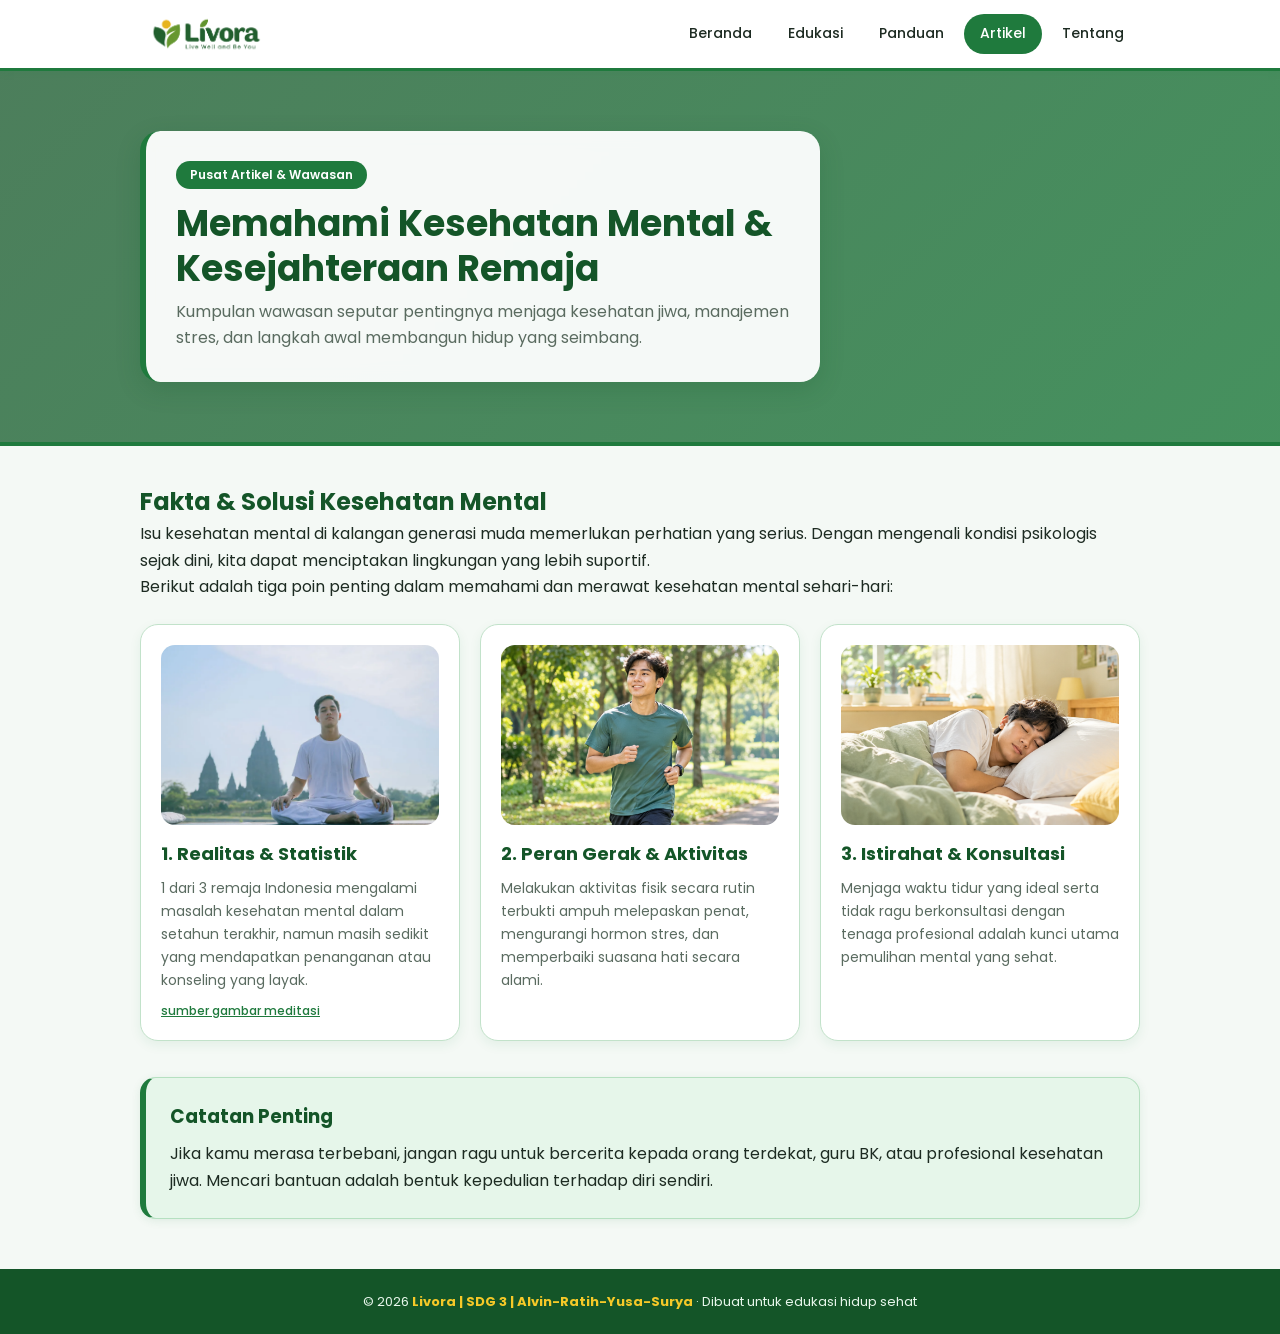
==== artikel.html @ 27802cc4 "Fix HTML formatting and update content" ====
<!DOCTYPE html>
<html lang="id">
<head>
<meta charset="utf-8">
<meta name="viewport" content="width=device-width, initial-scale=1">
<title>Artikel | Livora - live well, be you.</title>
<link href="https://fonts.googleapis.com/css2?family=Poppins:wght@400;500;600;700&display=swap" rel="stylesheet">
<link rel="stylesheet" href="css/artikel.css">
</head>
<body>

<!-- NAVBAR -->
<nav class="navbar"><div class="wrap">
  <a class="logo" href="index.html">
    <img src="image/logo.livora.png" alt="Logo Livora">
  </a>
  <input type="checkbox" id="menu-toggle">
  <label for="menu-toggle" class="burger">☰</label>
  <ul class="nav-menu">
    <li><a href="index.html">Beranda</a></li>
    <li><a href="edukasi.html">Edukasi</a></li>
    <li><a href="panduan.html">Panduan</a></li>
    <li><a href="artikel.html" class="active">Artikel</a></li>
    <li><a href="tentang.html">Tentang</a></li>
  </ul>
</div></nav>

<!-- HEADER / HERO SECTION -->
<header class="hero-edukasi">
  <div class="wrap">
    <div class="hero-edukasi-teks">
      <span class="tag">Pusat Artikel &amp; Wawasan</span>
      <h1>Memahami Kesehatan Mental &amp; Kesejahteraan Remaja</h1>
      <p>Kumpulan wawasan seputar pentingnya menjaga kesehatan jiwa, manajemen stres, dan langkah awal membangun hidup yang seimbang.</p>
    </div>
  </div>
</header>

<!-- KONTEN UTAMA: 3 KOTAK/CARD -->
<section class="wrap seksi">
  <h2>Fakta &amp; Solusi Kesehatan Mental</h2>
  <p>Isu kesehatan mental di kalangan generasi muda memerlukan perhatian yang serius. Dengan mengenali kondisi psikologis sejak dini, kita dapat menciptakan lingkungan yang lebih suportif.</p>
  <p>Berikut adalah tiga poin penting dalam memahami dan merawat kesehatan mental sehari-hari:</p>

  <!-- 3 KARTU -->
  <div class="edukasi-grid">
    
    <!-- Kartu 1: Foto Meditasi (.png) + Link Sumber -->
    <div class="kartu-edukasi">
      <div class="ph-edukasi foto">
        <img src="image/meditasi.png" alt="editasi">
      </div>
      <h3>1. Realitas &amp; Statistik</h3>
      <p>1 dari 3 remaja Indonesia mengalami masalah kesehatan mental dalam setahun terakhir, namun masih sedikit yang mendapatkan penanganan atau konseling yang layak.</p>
      <a class="sumber-link" href="https://img.antaranews.com/cache/1200x800/2025/10/12/IMG_20251012_185105.jpg.webp" target="_blank" rel="noopener ">sumber gambar meditasi</a>
    </div>

    <!-- Kartu 2 -->
    <div class="kartu-edukasi">
      <div class="ph-edukasi foto">
        <img src="image/aktifitas.fisik.png" alt="Ilustrasi Aktivitas Fisik">
      </div>
      <h3>2. Peran Gerak &amp; Aktivitas</h3>
      <p>Melakukan aktivitas fisik secara rutin terbukti ampuh melepaskan penat, mengurangi hormon stres, dan memperbaiki suasana hati secara alami.</p>
    </div>

    <!-- Kartu 3 -->
    <div class="kartu-edukasi">
      <div class="ph-edukasi foto">
        <img src="image/tidur.png" alt="Ilustrasi Istirahat & Tidur">
      </div>
      <h3>3. Istirahat &amp; Konsultasi</h3>
      <p>Menjaga waktu tidur yang ideal serta tidak ragu berkonsultasi dengan tenaga profesional adalah kunci utama pemulihan mental yang sehat.</p>
    </div>

  </div>
</section>

<!-- SECTION CATATAN -->
<section class="wrap seksi" style="margin-bottom: 50px;">
  <div class="catatan-info">
    <h3>Catatan Penting</h3>
    <p>Jika kamu merasa terbebani, jangan ragu untuk bercerita kepada orang terdekat, guru BK, atau profesional kesehatan jiwa. Mencari bantuan adalah bentuk kepedulian terhadap diri sendiri.</p>
  </div>
</section>

<!-- FOOTER -->
<footer>© 2026 <b>Livora | SDG 3 | Alvin-Ratih-Yusa-Surya</b> · Dibuat untuk edukasi hidup sehat</footer>

</body>
</html>
---- css/artikel.css ----
/* ===== artikel.css (Lengkap & Teruji) ===== */

:root {
  --hijau: #1f7a3d;
  --hijau-muda: #2e9e57;
  --hijau-pucat: #e6f6ea;
  --hijau-tua: #145528;
  --kuning: #f6c928;
  --kuning-pucat: #fff6cf;
  --putih: #ffffff;
  --teks: #1d2b22;
  --abu: #5a6b60;
}

* {
  box-sizing: border-box;
  margin: 0;
  padding: 0;
}

html, body {
  width: 100%;
  overflow-x: hidden;
}

body {
  font-family: 'Poppins', system-ui, sans-serif;
  color: var(--teks);
  background: #f4f9f5;
  line-height: 1.65;
}

.wrap {
  max-width: 1040px;
  width: 100%;
  margin-left: auto;
  margin-right: auto;
  padding-left: 20px;
  padding-right: 20px;
}

.tag {
  display: inline-block;
  background: var(--hijau);
  color: var(--putih);
  font-weight: 600;
  font-size: 12px;
  padding: 4px 14px;
  border-radius: 99px;
}

.seksi {
  padding-top: 36px;
}

.seksi h2 {
  color: var(--hijau-tua);
}

/* ---------- NAVBAR ---------- */
.navbar {
  position: sticky;
  top: 0;
  z-index: 50;
  background: var(--putih);
  border-bottom: 3px solid var(--hijau);
  box-shadow: 0 2px 8px rgba(31, 122, 61, 0.08);
}

.navbar .wrap {
  display: flex;
  align-items: center;
  justify-content: space-between;
  padding-top: 12px;
  padding-bottom: 12px;
}

.logo img {
  height: 44px;
  width: auto;
  display: block;
}

.nav-menu {
  display: flex;
  gap: 4px;
  list-style: none;
}

.nav-menu a {
  position: relative;
  display: block;
  padding: 8px 16px;
  color: var(--teks);
  text-decoration: none;
  font-size: 14px;
  font-weight: 500;
  border-radius: 99px;
  transition: background .25s, color .25s;
}

.nav-menu a:hover {
  background: var(--hijau-pucat);
  color: var(--hijau);
}

.nav-menu a.active {
  background: var(--hijau);
  color: #fff;
}

#menu-toggle, .burger {
  display: none;
}

/* ---------- HERO EDUKASI (Background konsultasi.jpg + Overlay Hijau) ---------- */
.hero-edukasi {
  background: 
    linear-gradient(135deg, rgba(20, 85, 40, 0.75) 0%, rgba(31, 122, 61, 0.82) 100%),
    url("../image/konsultasi.jpg") center/cover no-repeat;
  padding: 60px 0;
  border-bottom: 4px solid var(--hijau);
}

.hero-edukasi-teks {
  background: rgba(255, 255, 255, 0.95);
  padding: 30px;
  border-radius: 20px;
  backdrop-filter: blur(8px);
  box-shadow: 0 8px 24px rgba(20, 85, 40, 0.2);
  border-left: 6px solid var(--hijau);
  max-width: 680px;
}

.hero-edukasi h1 {
  font-size: clamp(24px, 4vw, 36px);
  line-height: 1.25;
  margin: 12px 0 8px;
  color: var(--hijau-tua);
}

.hero-edukasi p {
  margin: 0;
  color: var(--abu);
}

/* ---------- GRID KARTU ---------- */
.edukasi-grid {
  display: grid;
  grid-template-columns: repeat(auto-fit, minmax(260px, 1fr));
  gap: 20px;
  margin-top: 24px;
}

.kartu-edukasi {
  background: var(--putih);
  border: 1px solid #c2e2ca;
  border-radius: 18px;
  padding: 20px;
  box-shadow: 0 4px 12px rgba(31, 122, 61, 0.08);
  transition: transform .2s ease, box-shadow .2s ease;
  display: flex;
  flex-direction: column;
}

.kartu-edukasi:hover {
  transform: translateY(-5px);
  box-shadow: 0 10px 24px rgba(31, 122, 61, 0.16);
  border-color: var(--hijau-muda);
}

.kartu-edukasi h3 {
  color: var(--hijau-tua);
  margin: 14px 0 8px;
  font-size: 18px;
}

.kartu-edukasi p {
  color: var(--abu);
  font-size: 14px;
  margin-bottom: 8px;
}

.ph-edukasi {
  height: 180px;
  border-radius: 14px;
  background: var(--hijau-pucat);
  overflow: hidden;
  display: flex;
  align-items: center;
  justify-content: center;
  width: 100%;
}

.ph-edukasi.foto img {
  width: 100%;
  height: 100%;
  object-fit: cover;
  display: block;
}

/* Styling tautan sumber gambar meditasi */
.sumber-link {
  display: inline-block;
  margin-top: auto;
  font-size: 12px;
  color: var(--hijau);
  text-decoration: underline;
  font-weight: 500;
  transition: color 0.2s ease;
}

.sumber-link:hover {
  color: var(--hijau-muda);
}

/* ---------- KOTAK CATATAN ---------- */
.catatan-info {
  background: var(--hijau-pucat);
  border: 1px solid #b5e0c0;
  border-left: 6px solid var(--hijau);
  border-radius: 16px;
  padding: 24px;
  box-shadow: 0 2px 10px rgba(31, 122, 61, 0.1);
}

.catatan-info h3 {
  color: var(--hijau-tua);
  margin-top: 0;
  margin-bottom: 8px;
}

.catatan-info p {
  margin: 0;
  color: var(--teks);
}

/* ---------- FOOTER ---------- */
footer {
  background: var(--hijau-tua);
  color: #e8f7ec;
  text-align: center;
  padding: 22px;
  font-size: 13px;
  margin-top: 40px;
}

footer b {
  color: var(--kuning);
}

/* ---------- RESPONSIF HP & TABLET ---------- */
@media (max-width: 992px) {
  .edukasi-grid {
    grid-template-columns: repeat(2, 1fr);
  }
}

@media (max-width: 760px) {
  .burger {
    display: block;
    font-size: 26px;
    cursor: pointer;
    color: var(--hijau);
  }

  .nav-menu {
    display: none;
    position: absolute;
    top: 100%;
    left: 0;
    right: 0;
    background: var(--putih);
    flex-direction: column;
    padding: 10px 20px;
    border-bottom: 3px solid var(--hijau);
    box-shadow: 0 4px 12px rgba(0,0,0,0.1);
  }

  #menu-toggle:checked ~ .nav-menu {
    display: flex;
  }

  .edukasi-grid {
    grid-template-columns: 1fr;
  }
}
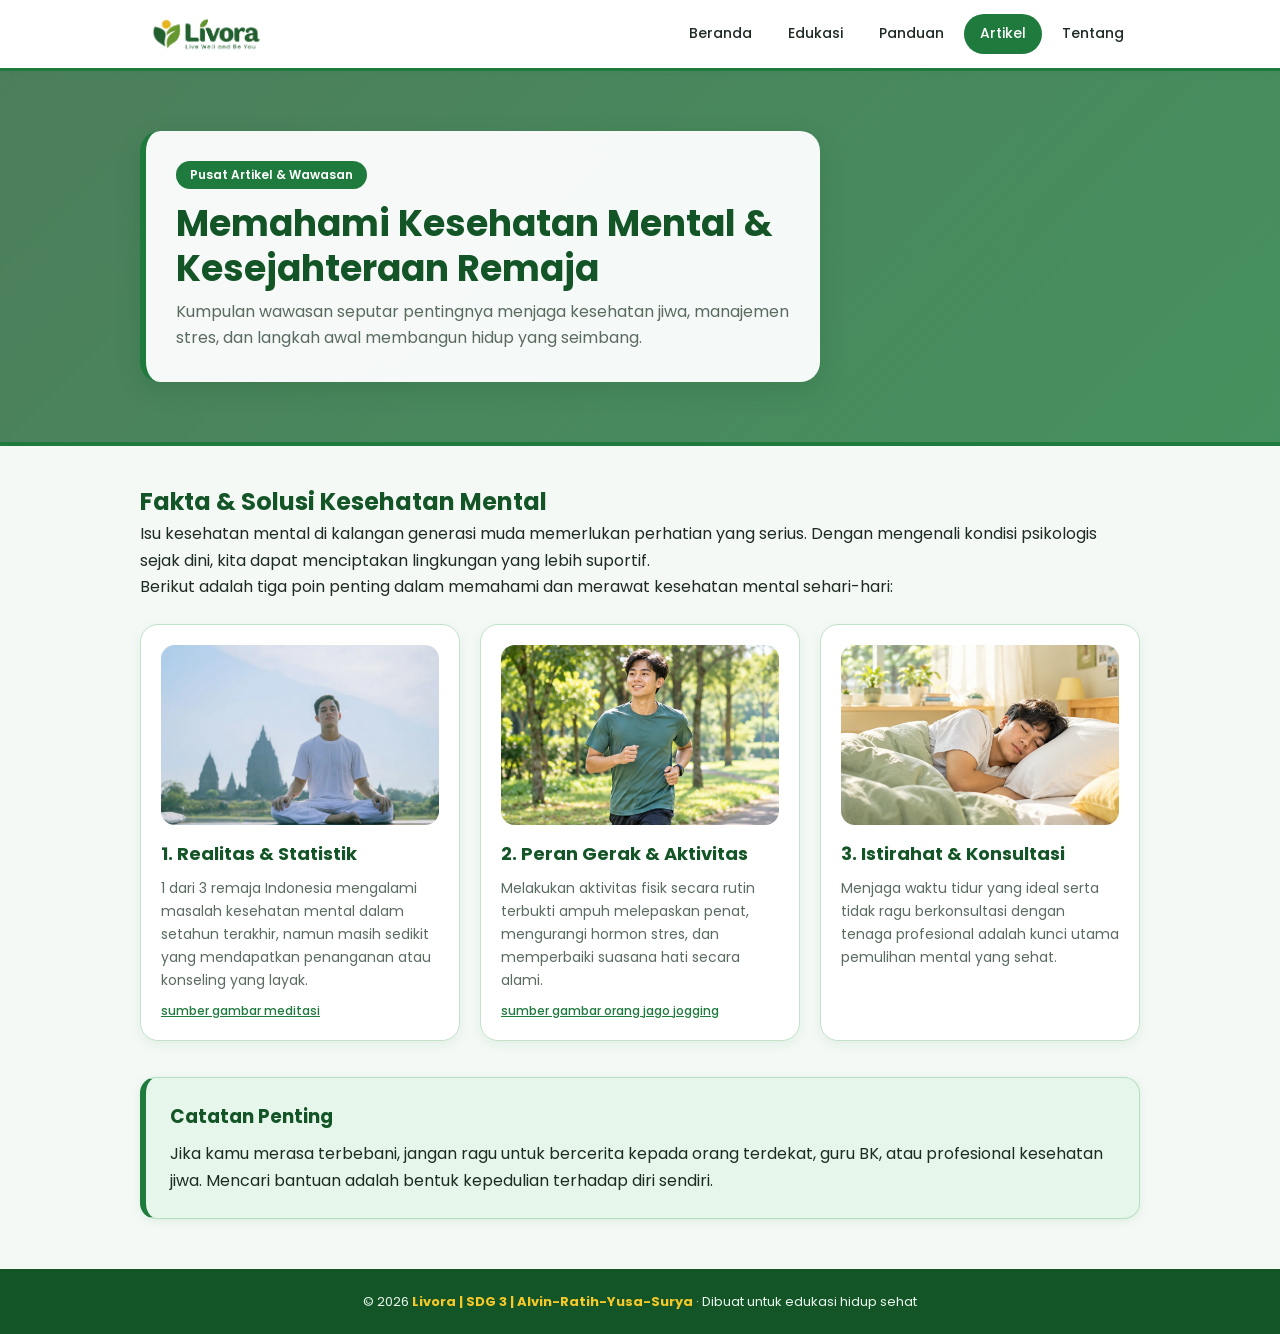
==== commit a59aadff: "Update artikel.html" ====
--- a/artikel.html
+++ b/artikel.html
@@ -62,6 +62,7 @@
       </div>
       <h3>2. Peran Gerak &amp; Aktivitas</h3>
       <p>Melakukan aktivitas fisik secara rutin terbukti ampuh melepaskan penat, mengurangi hormon stres, dan memperbaiki suasana hati secara alami.</p>
+       <a class="sumber-link" href="https://images.alodokter.com/dk0z4ums3/image/upload/v1735797749/attached_image/suka-jogging-pahami-hal-hal-ini-0-alodokter.jpg" target="_blank" rel="noopener ">sumber gambar orang jago jogging</a>
     </div>
 
     <!-- Kartu 3 -->
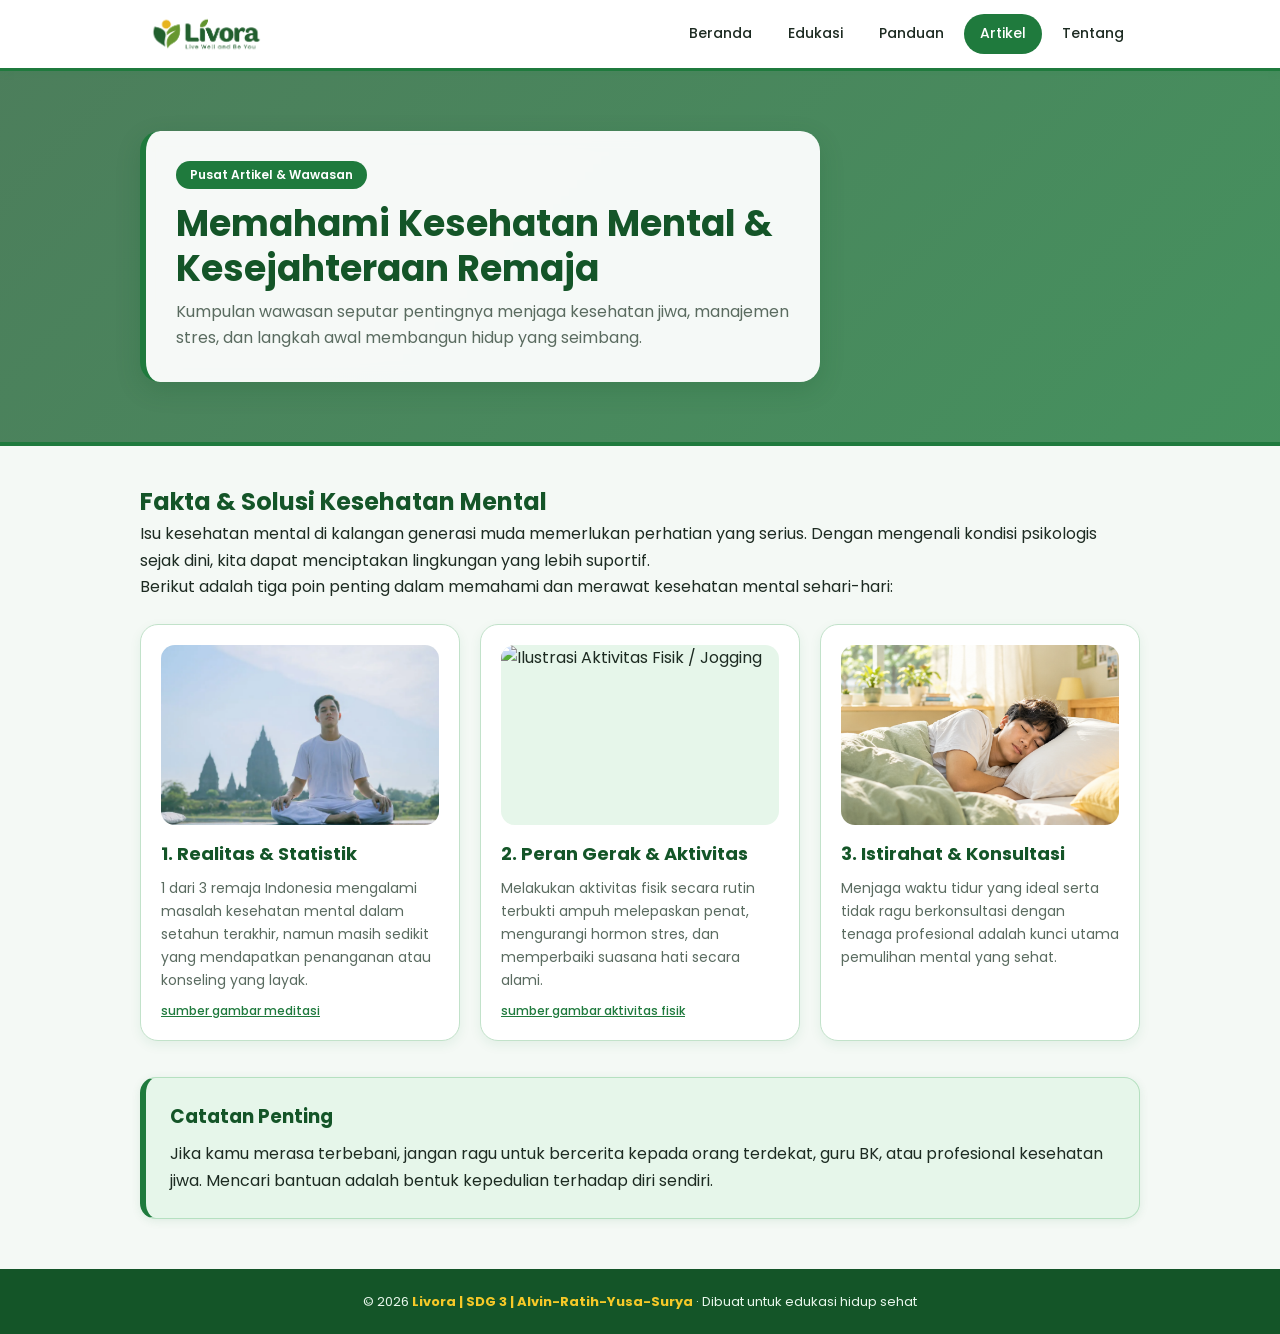
==== commit 533fb335: "Fix HTML structure and update content" ====
--- a/artikel.html
+++ b/artikel.html
@@ -9,7 +9,7 @@
 </head>
 <body>
 
-<!-- NAVBAR -->
+<!-- NAVbar -->
 <nav class="navbar"><div class="wrap">
   <a class="logo" href="index.html">
     <img src="image/logo.livora.png" alt="Logo Livora">
@@ -25,7 +25,7 @@
   </ul>
 </div></nav>
 
-<!-- HEADER / HERO SECTION -->
+<!-- HEADER -->
 <header class="hero-edukasi">
   <div class="wrap">
     <div class="hero-edukasi-teks">
@@ -36,36 +36,31 @@
   </div>
 </header>
 
-<!-- KONTEN UTAMA: 3 KOTAK/CARD -->
 <section class="wrap seksi">
   <h2>Fakta &amp; Solusi Kesehatan Mental</h2>
   <p>Isu kesehatan mental di kalangan generasi muda memerlukan perhatian yang serius. Dengan mengenali kondisi psikologis sejak dini, kita dapat menciptakan lingkungan yang lebih suportif.</p>
   <p>Berikut adalah tiga poin penting dalam memahami dan merawat kesehatan mental sehari-hari:</p>
-
-  <!-- 3 KARTU -->
+  
   <div class="edukasi-grid">
     
-    <!-- Kartu 1: Foto Meditasi (.png) + Link Sumber -->
     <div class="kartu-edukasi">
       <div class="ph-edukasi foto">
-        <img src="image/meditasi.png" alt="editasi">
+        <img src="image/meditasi.png" alt="Ilustrasi Meditasi">
       </div>
       <h3>1. Realitas &amp; Statistik</h3>
       <p>1 dari 3 remaja Indonesia mengalami masalah kesehatan mental dalam setahun terakhir, namun masih sedikit yang mendapatkan penanganan atau konseling yang layak.</p>
-      <a class="sumber-link" href="https://img.antaranews.com/cache/1200x800/2025/10/12/IMG_20251012_185105.jpg.webp" target="_blank" rel="noopener ">sumber gambar meditasi</a>
+      <a class="sumber-link" href="https://www.antaranews.com/berita/5286007/meditasi-untuk-hidup-lebih-tenang-manfaat-dan-cara-praktiknya" target="_blank" rel="noopener noreferrer">sumber gambar meditasi</a>
     </div>
 
-    <!-- Kartu 2 -->
     <div class="kartu-edukasi">
       <div class="ph-edukasi foto">
-        <img src="image/aktifitas.fisik.png" alt="Ilustrasi Aktivitas Fisik">
+        <img src="image/aktifitas.fisik.jpg" alt="Ilustrasi Aktivitas Fisik / Jogging">
       </div>
       <h3>2. Peran Gerak &amp; Aktivitas</h3>
       <p>Melakukan aktivitas fisik secara rutin terbukti ampuh melepaskan penat, mengurangi hormon stres, dan memperbaiki suasana hati secara alami.</p>
-       <a class="sumber-link" href="https://images.alodokter.com/dk0z4ums3/image/upload/v1735797749/attached_image/suka-jogging-pahami-hal-hal-ini-0-alodokter.jpg" target="_blank" rel="noopener ">sumber gambar orang jago jogging</a>
+      <a class="sumber-link" href="https://images.alodokter.com/dk0z4ums3/image/upload/v1735797749/attached_image/suka-jogging-pahami-hal-hal-ini-0-alodokter.jpg" target="_blank" rel="noopener noreferrer">sumber gambar aktivitas fisik</a>
     </div>
 
-    <!-- Kartu 3 -->
     <div class="kartu-edukasi">
       <div class="ph-edukasi foto">
         <img src="image/tidur.png" alt="Ilustrasi Istirahat & Tidur">
@@ -77,7 +72,6 @@
   </div>
 </section>
 
-<!-- SECTION CATATAN -->
 <section class="wrap seksi" style="margin-bottom: 50px;">
   <div class="catatan-info">
     <h3>Catatan Penting</h3>
@@ -85,7 +79,6 @@
   </div>
 </section>
 
-<!-- FOOTER -->
 <footer>© 2026 <b>Livora | SDG 3 | Alvin-Ratih-Yusa-Surya</b> · Dibuat untuk edukasi hidup sehat</footer>
 
 </body>
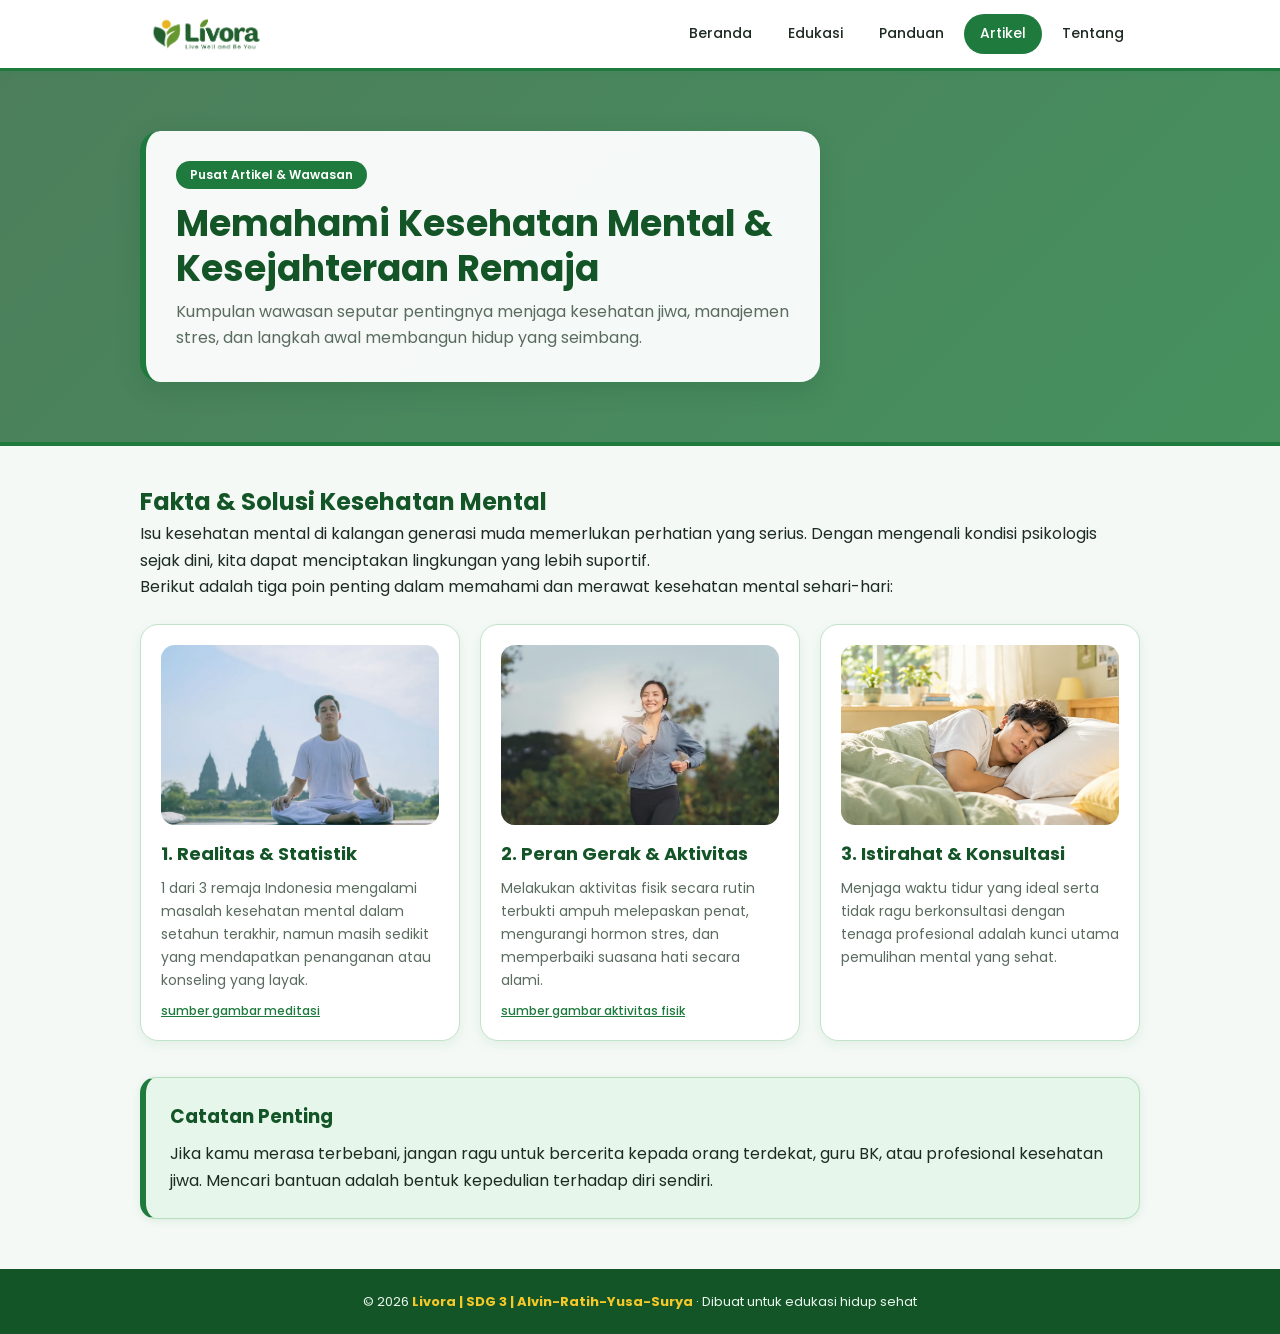
==== commit 073aed10: "Update artikel.html" ====
--- a/artikel.html
+++ b/artikel.html
@@ -54,7 +54,7 @@
 
     <div class="kartu-edukasi">
       <div class="ph-edukasi foto">
-        <img src="image/aktifitas.fisik.jpg" alt="Ilustrasi Aktivitas Fisik / Jogging">
+        <img src="image/aktifitas.fisik.png" alt="Ilustrasi Aktivitas Fisik / Jogging">
       </div>
       <h3>2. Peran Gerak &amp; Aktivitas</h3>
       <p>Melakukan aktivitas fisik secara rutin terbukti ampuh melepaskan penat, mengurangi hormon stres, dan memperbaiki suasana hati secara alami.</p>
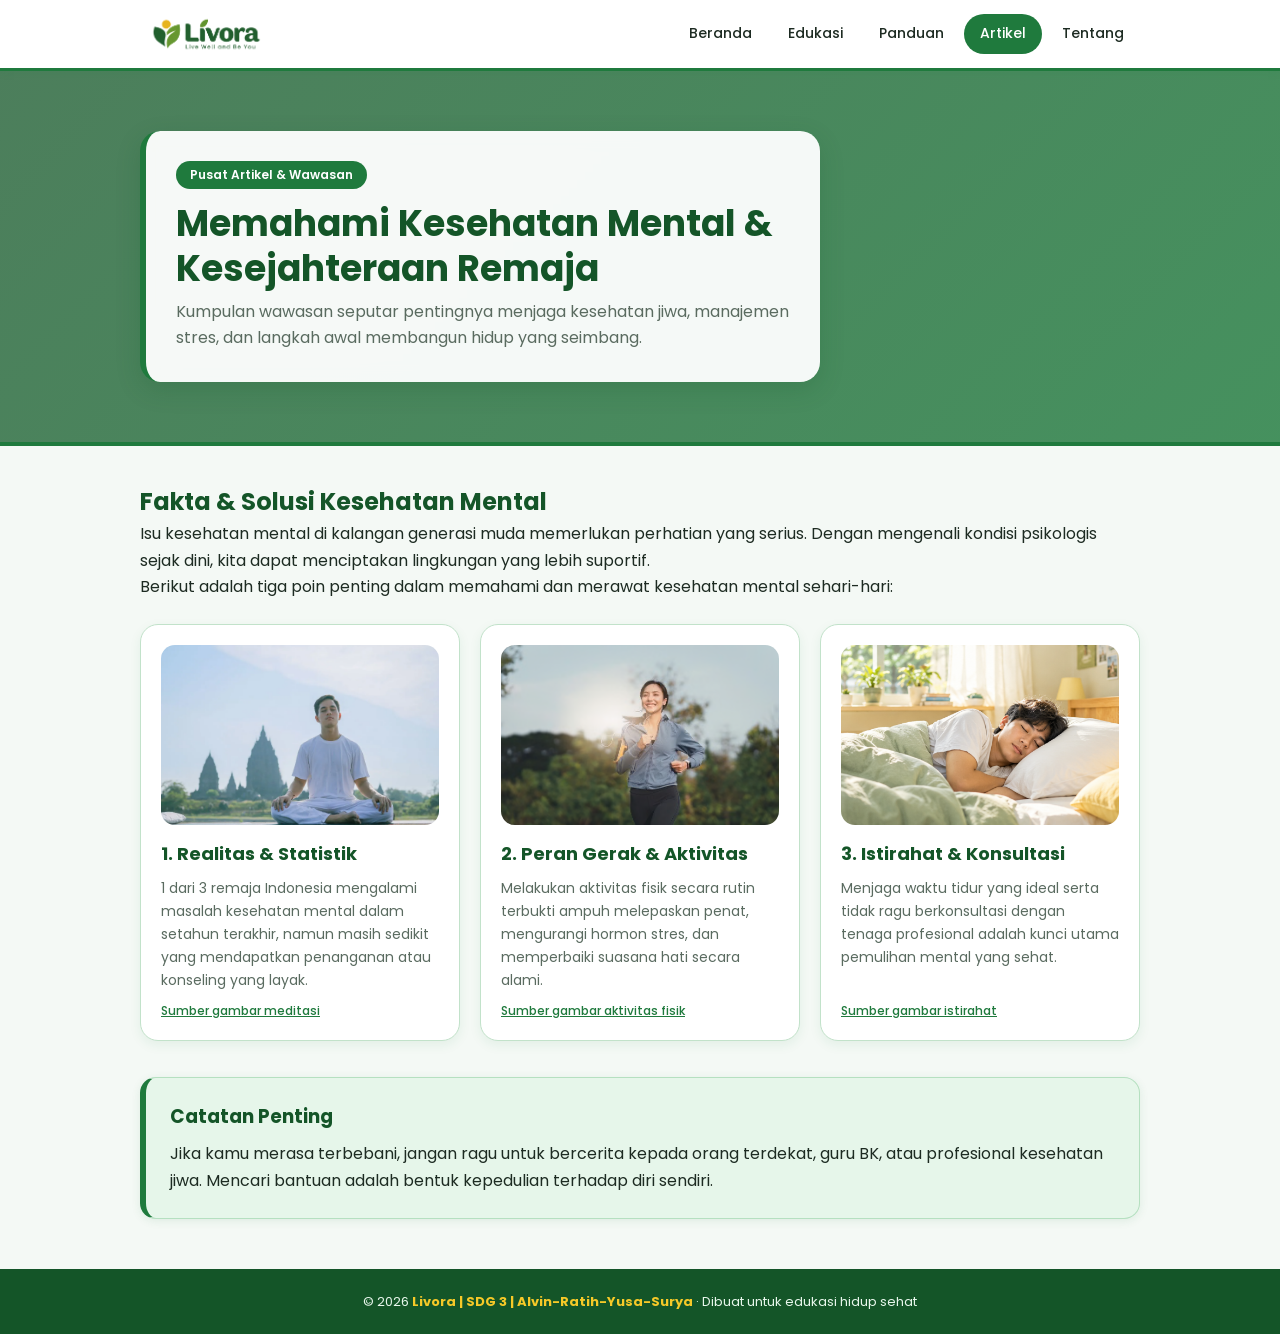
==== commit 0bea85c7: "Update artikel.html" ====
--- a/artikel.html
+++ b/artikel.html
@@ -49,7 +49,7 @@
       </div>
       <h3>1. Realitas &amp; Statistik</h3>
       <p>1 dari 3 remaja Indonesia mengalami masalah kesehatan mental dalam setahun terakhir, namun masih sedikit yang mendapatkan penanganan atau konseling yang layak.</p>
-      <a class="sumber-link" href="https://www.antaranews.com/berita/5286007/meditasi-untuk-hidup-lebih-tenang-manfaat-dan-cara-praktiknya" target="_blank" rel="noopener noreferrer">sumber gambar meditasi</a>
+      <a class="sumber-link" href="https://www.antaranews.com/berita/5286007/meditasi-untuk-hidup-lebih-tenang-manfaat-dan-cara-praktiknya" target="_blank" rel="noopener noreferrer">Sumber gambar meditasi</a>
     </div>
 
     <div class="kartu-edukasi">
@@ -58,7 +58,7 @@
       </div>
       <h3>2. Peran Gerak &amp; Aktivitas</h3>
       <p>Melakukan aktivitas fisik secara rutin terbukti ampuh melepaskan penat, mengurangi hormon stres, dan memperbaiki suasana hati secara alami.</p>
-      <a class="sumber-link" href="https://images.alodokter.com/dk0z4ums3/image/upload/v1735797749/attached_image/suka-jogging-pahami-hal-hal-ini-0-alodokter.jpg" target="_blank" rel="noopener noreferrer">sumber gambar aktivitas fisik</a>
+      <a class="sumber-link" href="https://images.alodokter.com/dk0z4ums3/image/upload/v1735797749/attached_image/suka-jogging-pahami-hal-hal-ini-0-alodokter.jpg" target="_blank" rel="noopener noreferrer">Sumber gambar aktivitas fisik</a>
     </div>
 
     <div class="kartu-edukasi">
@@ -67,6 +67,7 @@
       </div>
       <h3>3. Istirahat &amp; Konsultasi</h3>
       <p>Menjaga waktu tidur yang ideal serta tidak ragu berkonsultasi dengan tenaga profesional adalah kunci utama pemulihan mental yang sehat.</p>
+       <a class="sumber-link" href="https://togetherall.com/en-gb/wp-content/uploads/sites/2/2022/05/alternate-sleep-header.jpg" target="_blank" rel="noopener noreferrer">Sumber gambar istirahat</a>
     </div>
 
   </div>
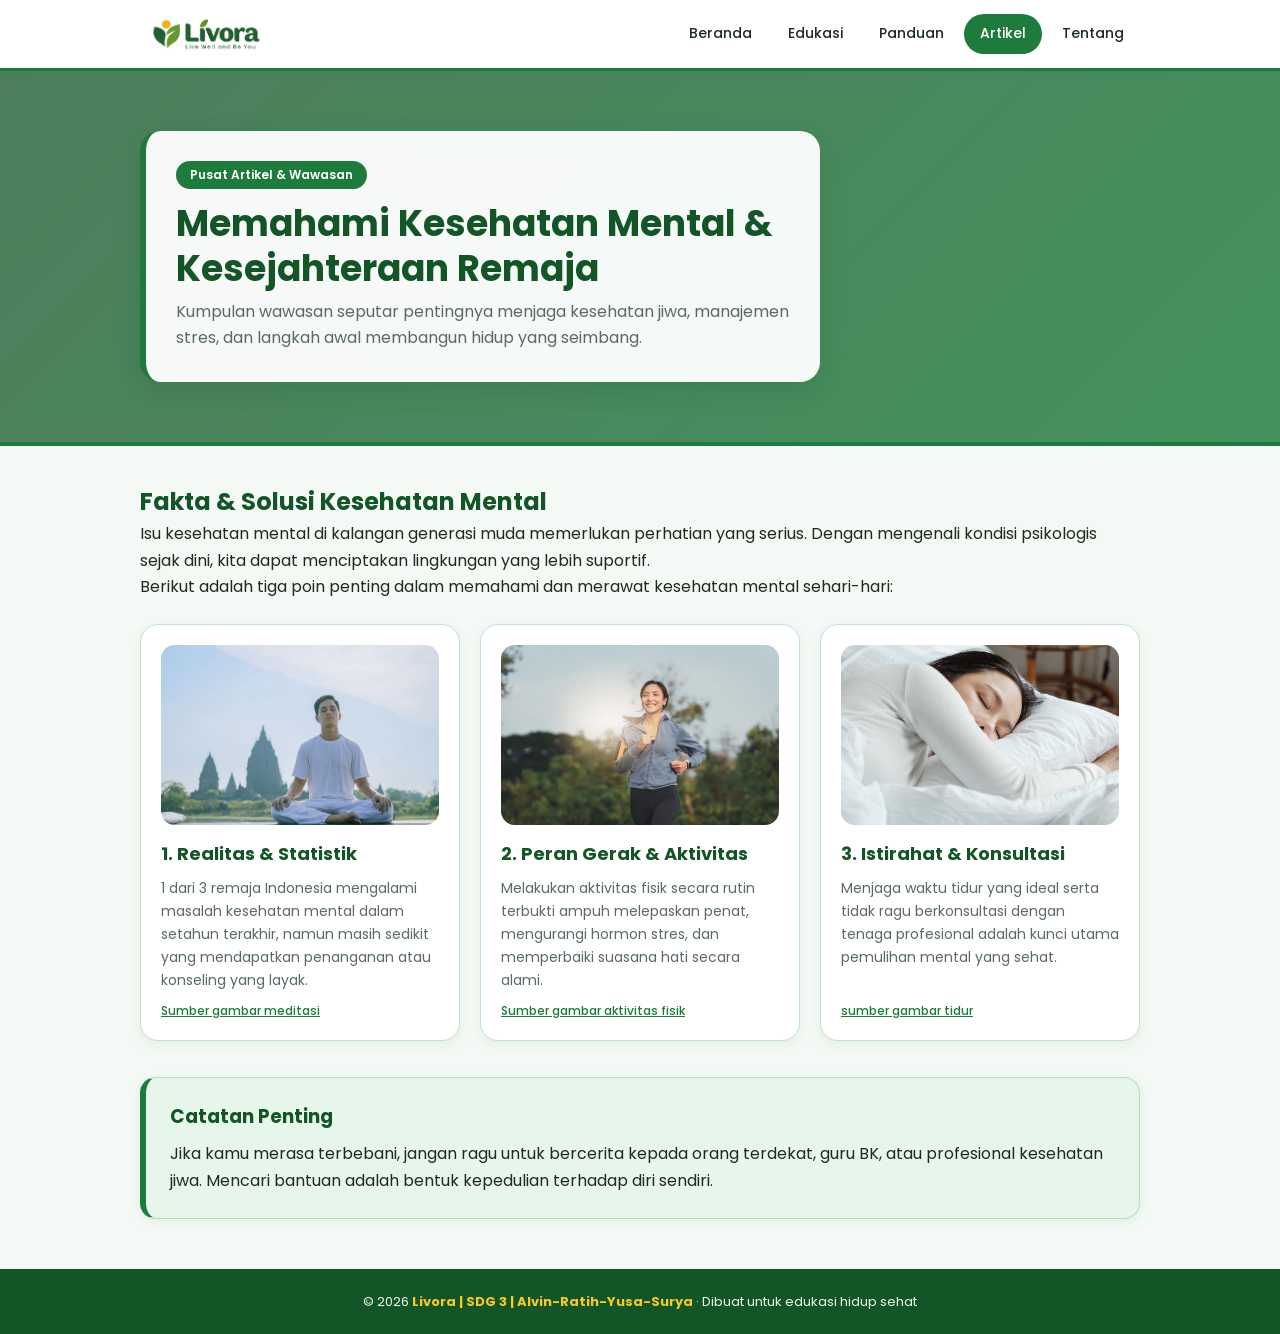
==== commit 238bc8c3: "Update artikel.html" ====
--- a/artikel.html
+++ b/artikel.html
@@ -67,7 +67,7 @@
       </div>
       <h3>3. Istirahat &amp; Konsultasi</h3>
       <p>Menjaga waktu tidur yang ideal serta tidak ragu berkonsultasi dengan tenaga profesional adalah kunci utama pemulihan mental yang sehat.</p>
-       <a class="sumber-link" href="https://togetherall.com/en-gb/wp-content/uploads/sites/2/2022/05/alternate-sleep-header.jpg" target="_blank" rel="noopener noreferrer">Sumber gambar istirahat</a>
+      <a class="sumber-link" href="https://togetherall.com/en-gb/wp-content/uploads/sites/2/2022/05/alternate-sleep-header.jpg" target="_blank" rel="noopener noreferrer">sumber gambar tidur</a>
     </div>
 
   </div>
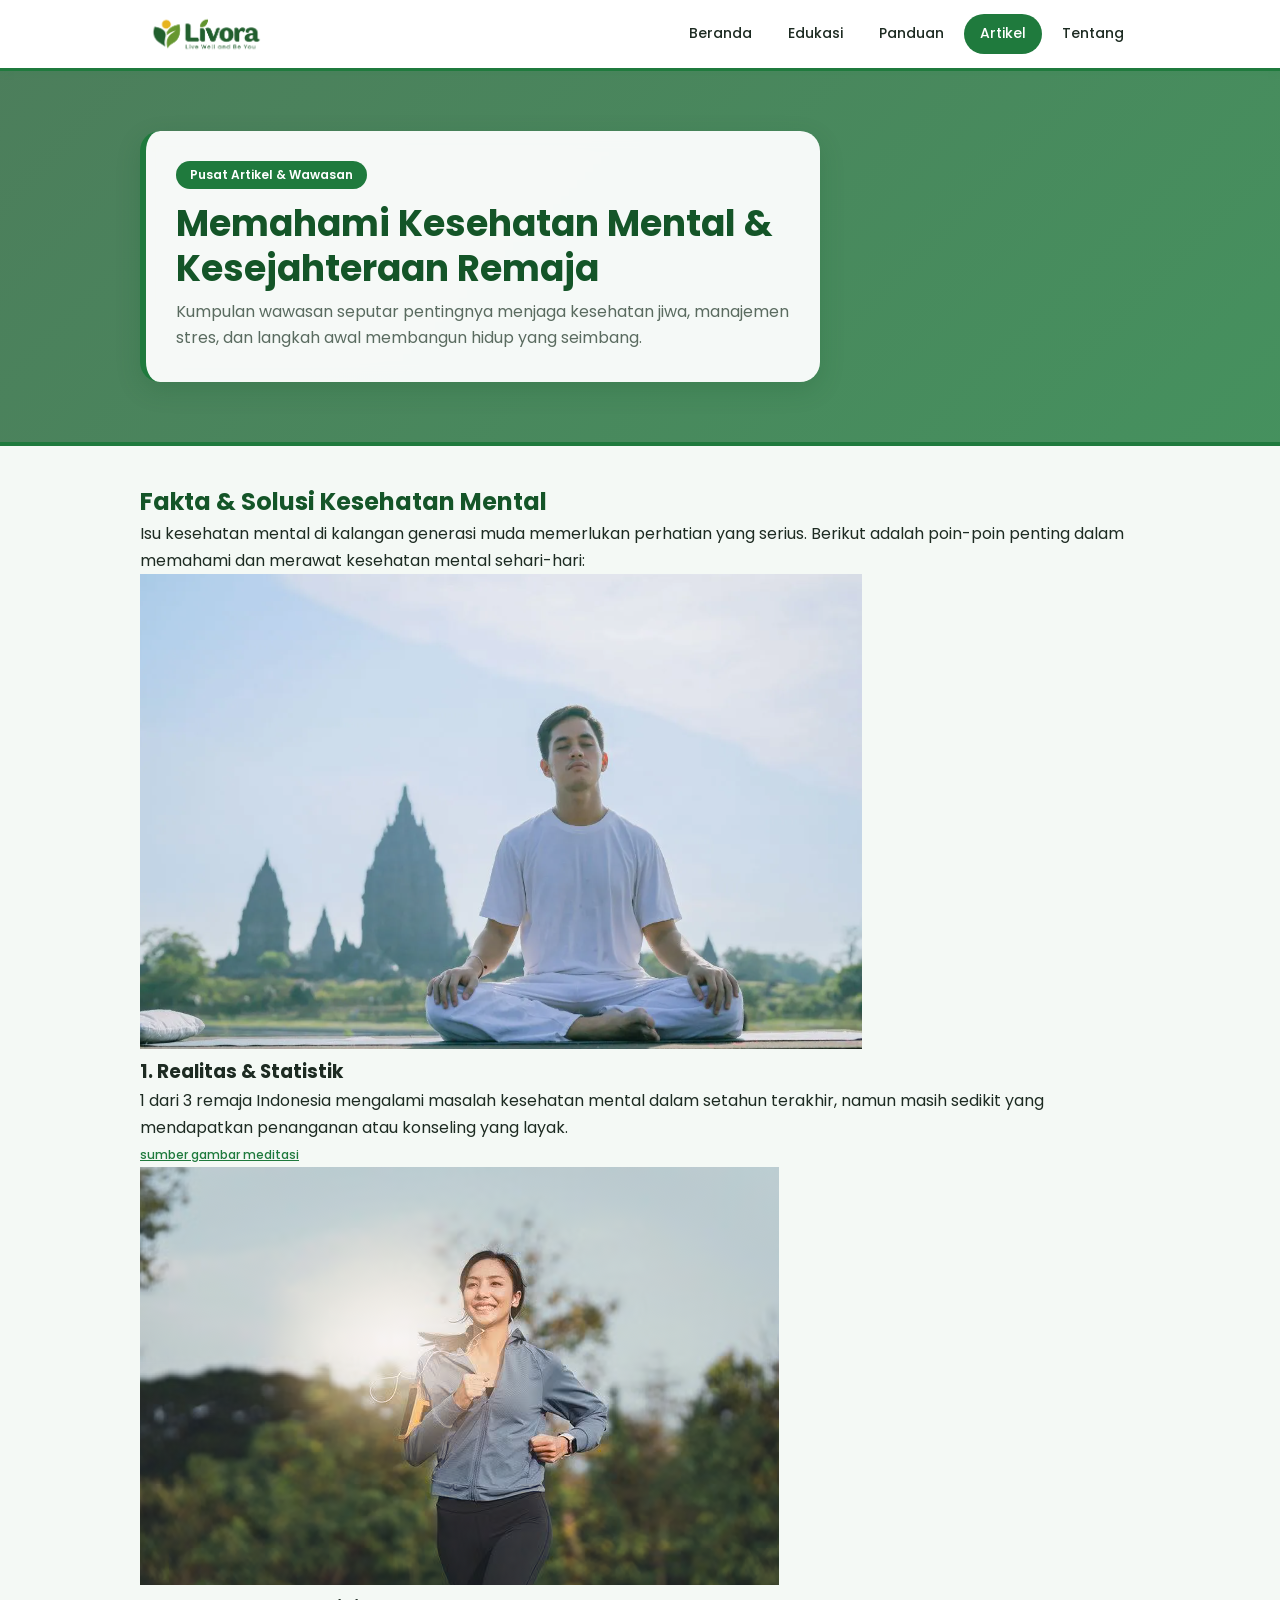
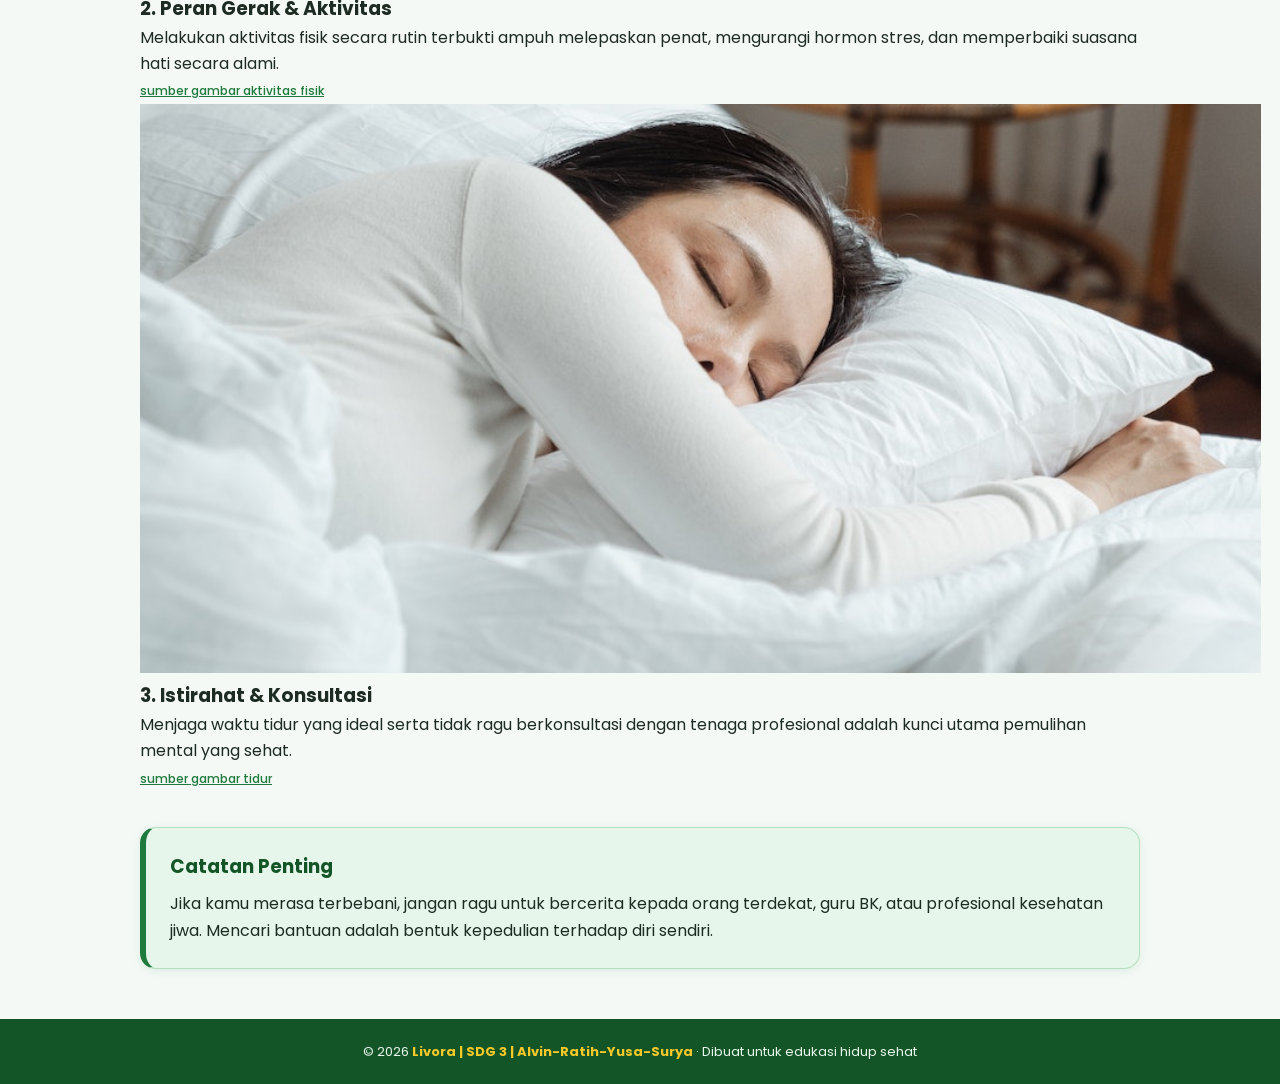
==== commit 98d309a6: "Update artikel.html" ====
--- a/artikel.html
+++ b/artikel.html
@@ -9,7 +9,7 @@
 </head>
 <body>
 
-<!-- NAVbar -->
+<!-- NAVBbar -->
 <nav class="navbar"><div class="wrap">
   <a class="logo" href="index.html">
     <img src="image/logo.livora.png" alt="Logo Livora">
@@ -36,43 +36,53 @@
   </div>
 </header>
 
+<!--  DAFTAR  -->
 <section class="wrap seksi">
   <h2>Fakta &amp; Solusi Kesehatan Mental</h2>
-  <p>Isu kesehatan mental di kalangan generasi muda memerlukan perhatian yang serius. Dengan mengenali kondisi psikologis sejak dini, kita dapat menciptakan lingkungan yang lebih suportif.</p>
-  <p>Berikut adalah tiga poin penting dalam memahami dan merawat kesehatan mental sehari-hari:</p>
+  <p class="deskripsi-seksi">Isu kesehatan mental di kalangan generasi muda memerlukan perhatian yang serius. Berikut adalah poin-poin penting dalam memahami dan merawat kesehatan mental sehari-hari:</p>
   
-  <div class="edukasi-grid">
+  <div class="artikel-list-horizontal">
     
-    <div class="kartu-edukasi">
-      <div class="ph-edukasi foto">
+    <!-- Baris gambar 1 -->
+    <div class="kartu-horizontal">
+      <div class="gambar-samping">
         <img src="image/meditasi.png" alt="Ilustrasi Meditasi">
       </div>
-      <h3>1. Realitas &amp; Statistik</h3>
-      <p>1 dari 3 remaja Indonesia mengalami masalah kesehatan mental dalam setahun terakhir, namun masih sedikit yang mendapatkan penanganan atau konseling yang layak.</p>
-      <a class="sumber-link" href="https://www.antaranews.com/berita/5286007/meditasi-untuk-hidup-lebih-tenang-manfaat-dan-cara-praktiknya" target="_blank" rel="noopener noreferrer">Sumber gambar meditasi</a>
+      <div class="teks-samping">
+        <h3>1. Realitas &amp; Statistik</h3>
+        <p>1 dari 3 remaja Indonesia mengalami masalah kesehatan mental dalam setahun terakhir, namun masih sedikit yang mendapatkan penanganan atau konseling yang layak.</p>
+        <a class="sumber-link" href="https://www.antaranews.com/berita/5286007/meditasi-untuk-hidup-lebih-tenang-manfaat-dan-cara-praktiknya" target="_blank" rel="noopener noreferrer">sumber gambar meditasi</a>
+      </div>
     </div>
 
-    <div class="kartu-edukasi">
-      <div class="ph-edukasi foto">
-        <img src="image/aktifitas.fisik.png" alt="Ilustrasi Aktivitas Fisik / Jogging">
+    <!-- Baris 2 -->
+    <div class="kartu-horizontal dibalik">
+      <div class="gambar-samping">
+        <img src="image/aktifitas.fisik.png" alt="Ilustrasi Aktivitas Fisik">
       </div>
-      <h3>2. Peran Gerak &amp; Aktivitas</h3>
-      <p>Melakukan aktivitas fisik secara rutin terbukti ampuh melepaskan penat, mengurangi hormon stres, dan memperbaiki suasana hati secara alami.</p>
-      <a class="sumber-link" href="https://images.alodokter.com/dk0z4ums3/image/upload/v1735797749/attached_image/suka-jogging-pahami-hal-hal-ini-0-alodokter.jpg" target="_blank" rel="noopener noreferrer">Sumber gambar aktivitas fisik</a>
+      <div class="teks-samping">
+        <h3>2. Peran Gerak &amp; Aktivitas</h3>
+        <p>Melakukan aktivitas fisik secara rutin terbukti ampuh melepaskan penat, mengurangi hormon stres, dan memperbaiki suasana hati secara alami.</p>
+        <a class="sumber-link" href="https://images.alodokter.com/dk0z4ums3/image/upload/v1735797749/attached_image/suka-jogging-pahami-hal-hal-ini-0-alodokter.jpg" target="_blank" rel="noopener noreferrer">sumber gambar aktivitas fisik</a>
+      </div>
     </div>
 
-    <div class="kartu-edukasi">
-      <div class="ph-edukasi foto">
+    <!-- Gambar 3 -->
+    <div class="kartu-horizontal">
+      <div class="gambar-samping">
         <img src="image/tidur.png" alt="Ilustrasi Istirahat & Tidur">
       </div>
-      <h3>3. Istirahat &amp; Konsultasi</h3>
-      <p>Menjaga waktu tidur yang ideal serta tidak ragu berkonsultasi dengan tenaga profesional adalah kunci utama pemulihan mental yang sehat.</p>
-      <a class="sumber-link" href="https://togetherall.com/en-gb/wp-content/uploads/sites/2/2022/05/alternate-sleep-header.jpg" target="_blank" rel="noopener noreferrer">sumber gambar tidur</a>
+      <div class="teks-samping">
+        <h3>3. Istirahat &amp; Konsultasi</h3>
+        <p>Menjaga waktu tidur yang ideal serta tidak ragu berkonsultasi dengan tenaga profesional adalah kunci utama pemulihan mental yang sehat.</p>
+        <a class="sumber-link" href="https://togetherall.com/en-gb/wp-content/uploads/sites/2/2022/05/alternate-sleep-header.jpg" target="_blank" rel="noopener noreferrer">sumber gambar tidur</a>
+      </div>
     </div>
 
   </div>
 </section>
 
+<!--CATATAN -->
 <section class="wrap seksi" style="margin-bottom: 50px;">
   <div class="catatan-info">
     <h3>Catatan Penting</h3>
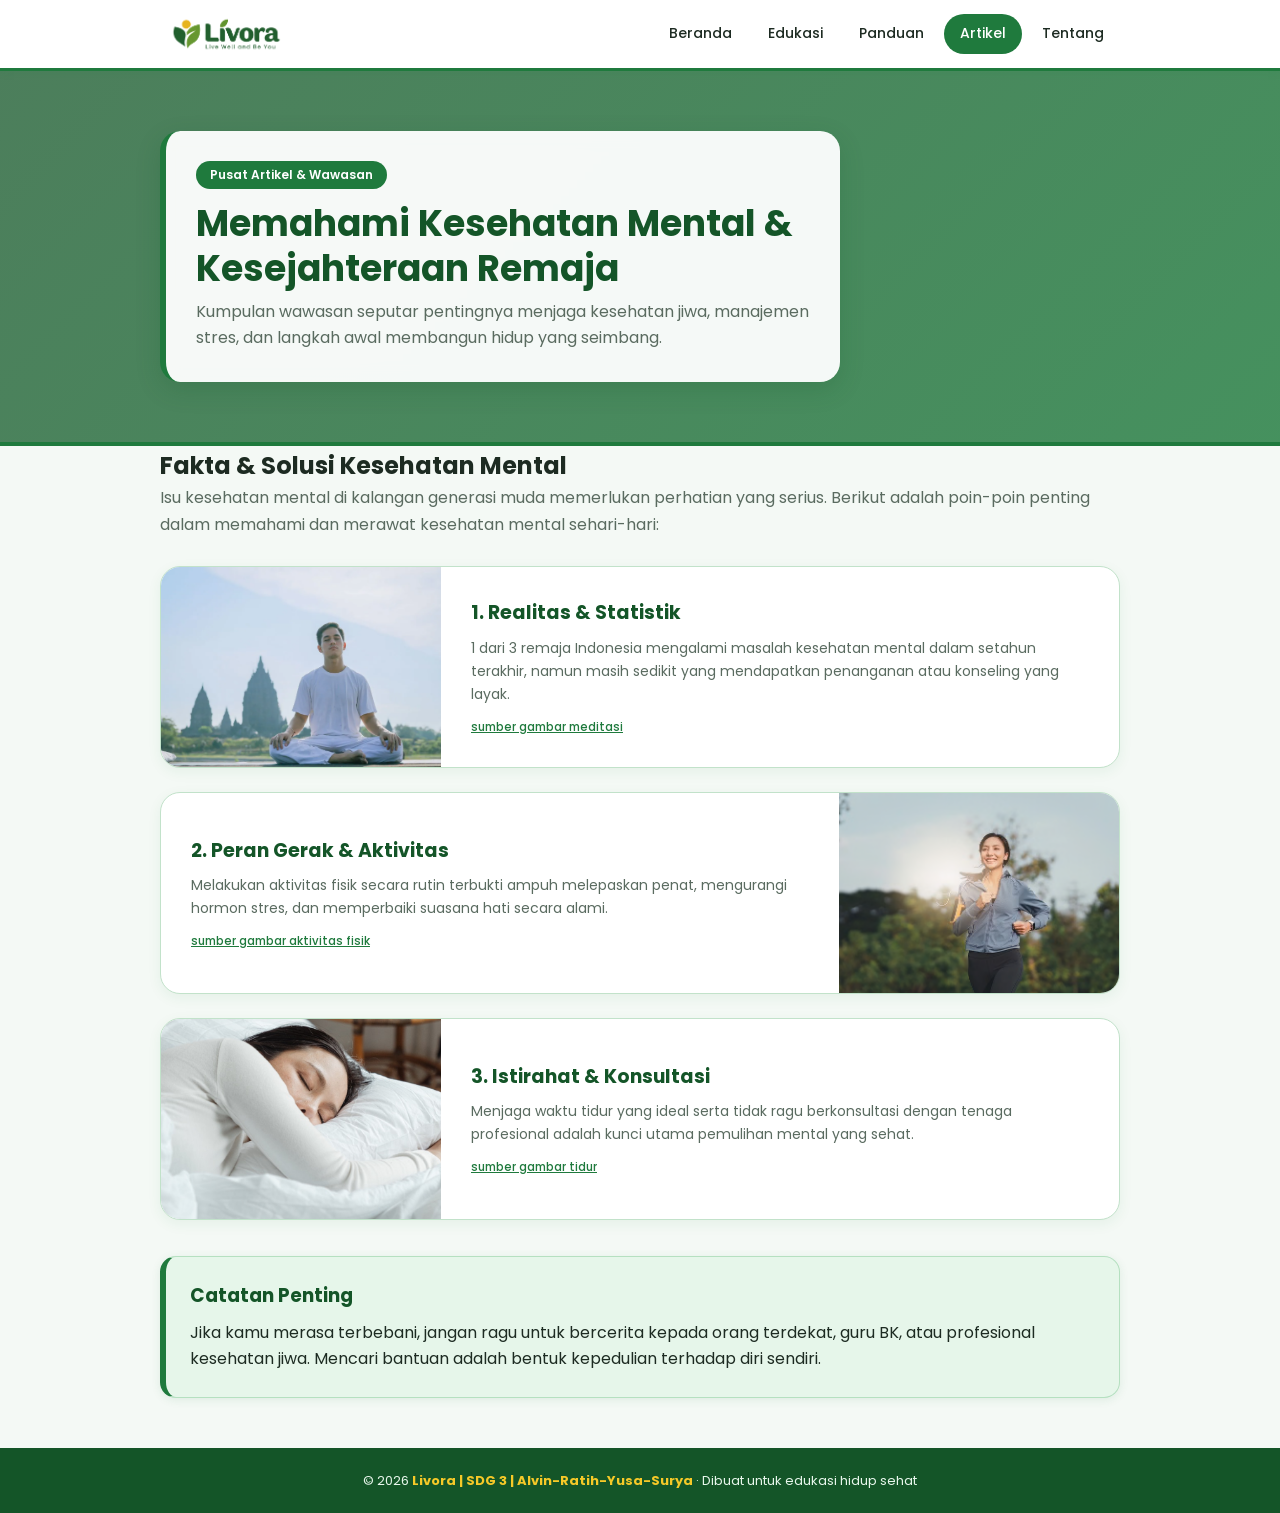
==== commit 7360b7ed: "Fix HTML formatting and navigation comments" ====
--- a/artikel.html
+++ b/artikel.html
@@ -9,7 +9,7 @@
 </head>
 <body>
 
-<!-- NAVBbar -->
+<!-- navigasi -->
 <nav class="navbar"><div class="wrap">
   <a class="logo" href="index.html">
     <img src="image/logo.livora.png" alt="Logo Livora">
@@ -36,15 +36,13 @@
   </div>
 </header>
 
-<!--  DAFTAR  -->
-<section class="wrap seksi">
+<section class="wrap">  <!-- DAFTAR ARTIKEL -->
   <h2>Fakta &amp; Solusi Kesehatan Mental</h2>
   <p class="deskripsi-seksi">Isu kesehatan mental di kalangan generasi muda memerlukan perhatian yang serius. Berikut adalah poin-poin penting dalam memahami dan merawat kesehatan mental sehari-hari:</p>
   
   <div class="artikel-list-horizontal">
     
-    <!-- Baris gambar 1 -->
-    <div class="kartu-horizontal">
+    <div class="kartu-horizontal">     <!-- Baris 1 -->
       <div class="gambar-samping">
         <img src="image/meditasi.png" alt="Ilustrasi Meditasi">
       </div>
@@ -55,8 +53,7 @@
       </div>
     </div>
 
-    <!-- Baris 2 -->
-    <div class="kartu-horizontal dibalik">
+    <div class="kartu-horizontal dibalik">   <!-- Baris 2 -->
       <div class="gambar-samping">
         <img src="image/aktifitas.fisik.png" alt="Ilustrasi Aktivitas Fisik">
       </div>
@@ -67,8 +64,7 @@
       </div>
     </div>
 
-    <!-- Gambar 3 -->
-    <div class="kartu-horizontal">
+    <div class="kartu-horizontal">     <!-- Baris 3 -->
       <div class="gambar-samping">
         <img src="image/tidur.png" alt="Ilustrasi Istirahat & Tidur">
       </div>
@@ -82,8 +78,7 @@
   </div>
 </section>
 
-<!--CATATAN -->
-<section class="wrap seksi" style="margin-bottom: 50px;">
+<section class="wrap seksi" style="margin-bottom: 50px;">  <!-- CATATAN -->
   <div class="catatan-info">
     <h3>Catatan Penting</h3>
     <p>Jika kamu merasa terbebani, jangan ragu untuk bercerita kepada orang terdekat, guru BK, atau profesional kesehatan jiwa. Mencari bantuan adalah bentuk kepedulian terhadap diri sendiri.</p>
--- a/css/artikel.css
+++ b/css/artikel.css
@@ -1,5 +1,3 @@
-/* ===== artikel.css (Lengkap & Teruji) ===== */
-
 :root {
   --hijau: #1f7a3d;
   --hijau-muda: #2e9e57;
@@ -31,7 +29,7 @@
 }
 
 .wrap {
-  max-width: 1040px;
+  max-width: 1000px;
   width: 100%;
   margin-left: auto;
   margin-right: auto;
@@ -55,9 +53,15 @@
 
 .seksi h2 {
   color: var(--hijau-tua);
-}
-
-/* ---------- NAVBAR ---------- */
+  margin-bottom: 8px;
+}
+
+.deskripsi-seksi {
+  margin-bottom: 28px;
+  color: var(--abu);
+}
+
+/* Nvigasi */
 .navbar {
   position: sticky;
   top: 0;
@@ -113,7 +117,7 @@
   display: none;
 }
 
-/* ---------- HERO EDUKASI (Background konsultasi.jpg + Overlay Hijau) ---------- */
+/* herooooo */
 .hero-edukasi {
   background: 
     linear-gradient(135deg, rgba(20, 85, 40, 0.75) 0%, rgba(31, 122, 61, 0.82) 100%),
@@ -144,69 +148,84 @@
   color: var(--abu);
 }
 
-/* ---------- GRID KARTU ---------- */
-.edukasi-grid {
-  display: grid;
-  grid-template-columns: repeat(auto-fit, minmax(260px, 1fr));
-  gap: 20px;
-  margin-top: 24px;
-}
-
-.kartu-edukasi {
+
+.artikel-list-horizontal { /* ARTIKEL HORIZONTAL */
+  display: flex;
+  flex-direction: column;
+  gap: 24px;
+}
+
+.kartu-horizontal {
   background: var(--putih);
   border: 1px solid #c2e2ca;
-  border-radius: 18px;
-  padding: 20px;
-  box-shadow: 0 4px 12px rgba(31, 122, 61, 0.08);
+  border-radius: 20px;
+  overflow: hidden;
+  box-shadow: 0 4px 14px rgba(31, 122, 61, 0.07);
+  display: grid;
+  grid-template-columns: 280px 1fr;
+  align-items: center;
   transition: transform .2s ease, box-shadow .2s ease;
-  display: flex;
-  flex-direction: column;
-}
-
-.kartu-edukasi:hover {
-  transform: translateY(-5px);
-  box-shadow: 0 10px 24px rgba(31, 122, 61, 0.16);
+}
+
+.kartu-horizontal:hover {
+  transform: translateY(-3px);
+  box-shadow: 0 10px 24px rgba(31, 122, 61, 0.14);
   border-color: var(--hijau-muda);
 }
 
-.kartu-edukasi h3 {
-  color: var(--hijau-tua);
-  margin: 14px 0 8px;
-  font-size: 18px;
-}
-
-.kartu-edukasi p {
-  color: var(--abu);
-  font-size: 14px;
-  margin-bottom: 8px;
-}
-
-.ph-edukasi {
-  height: 180px;
-  border-radius: 14px;
+.kartu-horizontal.dibalik { /* Zig-Zag Layout */
+  grid-template-columns: 1fr 280px;
+}
+
+.kartu-horizontal.dibalik .gambar-samping {
+  order: 2;
+}
+
+.kartu-horizontal.dibalik .teks-samping {
+  order: 1;
+}
+
+.gambar-samping {
+  height: 100%;
+  min-height: 200px;
   background: var(--hijau-pucat);
   overflow: hidden;
-  display: flex;
-  align-items: center;
-  justify-content: center;
-  width: 100%;
-}
-
-.ph-edukasi.foto img {
+}
+
+.gambar-samping img {
   width: 100%;
   height: 100%;
   object-fit: cover;
   display: block;
 }
 
-/* Styling tautan sumber gambar meditasi */
+.teks-samping {
+  padding: 24px 30px;
+  display: flex;
+  flex-direction: column;
+  justify-content: center;
+}
+
+.teks-samping h3 {
+  color: var(--hijau-tua);
+  margin-bottom: 8px;
+  font-size: 19px;
+}
+
+.teks-samping p {
+  color: var(--abu);
+  font-size: 14px;
+  margin-bottom: 12px;
+}
+
+/* Tautan Sumber */
 .sumber-link {
   display: inline-block;
-  margin-top: auto;
-  font-size: 12px;
+  font-size: 11.5px;
   color: var(--hijau);
   text-decoration: underline;
   font-weight: 500;
+  width: max-content;
   transition: color 0.2s ease;
 }
 
@@ -214,9 +233,8 @@
   color: var(--hijau-muda);
 }
 
-/* ---------- KOTAK CATATAN ---------- */
-.catatan-info {
-  background: var(--hijau-pucat);
+.catatan-info { 
+  background: var(--hijau-pucat);  /* KOTAK CATATAN */
   border: 1px solid #b5e0c0;
   border-left: 6px solid var(--hijau);
   border-radius: 16px;
@@ -235,8 +253,7 @@
   color: var(--teks);
 }
 
-/* ---------- FOOTER ---------- */
-footer {
+footer {  /* FOOTER */
   background: var(--hijau-tua);
   color: #e8f7ec;
   text-align: center;
@@ -249,14 +266,7 @@
   color: var(--kuning);
 }
 
-/* ---------- RESPONSIF HP & TABLET ---------- */
-@media (max-width: 992px) {
-  .edukasi-grid {
-    grid-template-columns: repeat(2, 1fr);
-  }
-}
-
-@media (max-width: 760px) {
+@media (max-width: 768px) {   /* RESPONSIF HP & TABLET */
   .burger {
     display: block;
     font-size: 26px;
@@ -281,7 +291,20 @@
     display: flex;
   }
 
-  .edukasi-grid {
+  .kartu-horizontal,
+  .kartu-horizontal.dibalik {
     grid-template-columns: 1fr;
   }
-}
+
+  .kartu-horizontal.dibalik .gambar-samping {
+    order: unset;
+  }
+
+  .kartu-horizontal.dibalik .teks-samping {
+    order: unset;
+  }
+
+  .gambar-samping {
+    height: 180px;
+  }
+}
